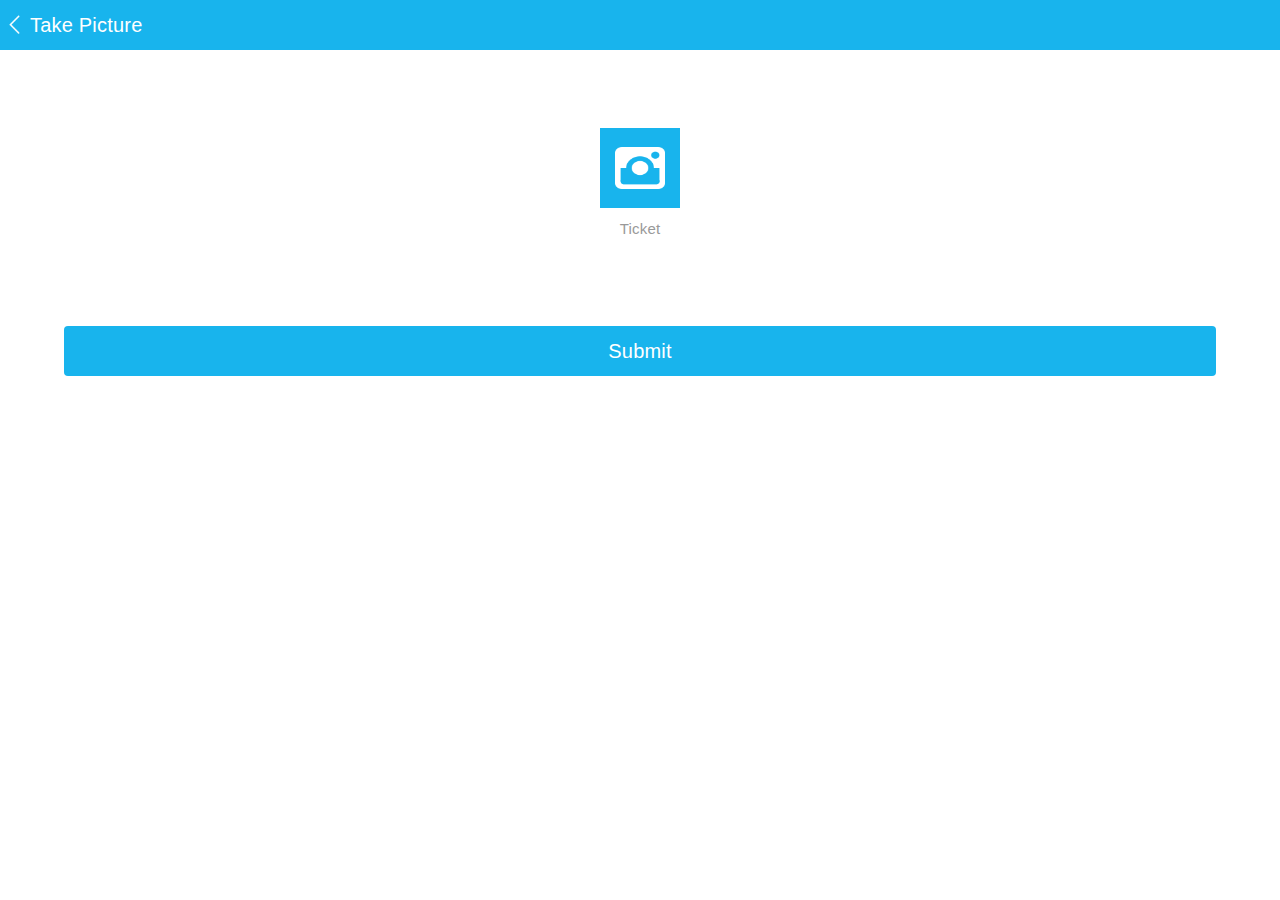
==== index.html @ a60abcb1 "mini code refactor" ====
<!doctype html>
<html>
<head>
    <meta charset="utf-8">
    <title>Hack Demo</title>
    <link href="css/style.css" rel="stylesheet" type="text/css">
    <meta http-equiv="X-UA-Compatible" content="IE=edge,chrome=1">
    <meta name="viewport" content="width=device-width, initial-scale=1.0, minimum-scale=1.0, maximum-scale=1.0, user-scalable=no, minimal-ui" />
    <meta name="apple-mobile-web-app-capable" content="yes" />
    <meta name="format-detection" content="telephone=no, email=no" />
    <!--[if IE]>
    <script src="js/html5shiv.min.js"></script>
    <![endif]-->
</head>
<body>
<header>
    <img src="images/rpw_back_n.png"/>
    <span>Take Picture</span>
    <div class="clear"></div>
</header>
<section class="logo-license">
    <div>
        <br/><br/><br/><br/><br/><br/><br/><br/>
        <div class="uploader blue" style="height: 80%;">
            <input type="text" class="filename" readonly/>
            <a class="license">
                <img id="img-1" src="images/logo_n.png"/>
            </a>
            <input id="file0" class="file-3" type="file" accept="image/*" capture="camera"/>
        </div>
        <div class="yulan">
            <img src="" id="img0" >
            <div class="enter">
                    <button class="btn-2 fl">Cancle</button>
                    <button class="btn-3 fr">Confirm</button>
                </div>
        </div>

    </div>
    <div class="clear"></div>
</section>

<br/><br/><br/><br/><br/><br/><br/><br/>
<br/><br/><br/><br/><br/><br/><br/><br/>
<br/><br/><br/><br/><br/><br/><br/><br/>
<article class="btn-1">
    <button>Submit</button>
</article>

<script src="js/jquery.min.js" type="text/javascript"></script>
<script>window.jQuery || document.write('<script src="js/jquery-2.1.1.min.js"><\/script>')</script>
<script src="js/iscroll-zoom.js"></script>
<script src="js/hammer.js"></script>
<script src="js/jquery.photoClip.js"></script>
<script>
    function direct() {
        window.location.href='result.html';
    }
    var obUrl = ''
    //document.addEventListener('touchmove', function (e) { e.preventDefault(); }, false);
    $("#clipArea").photoClip({
        width: 199,
        height: 166,
        file: "#file",
        view: "#view",
        ok: "#clipBtn",
        loadStart: function() {
            console.log("照片读取中");
        },
        loadComplete: function() {
            console.log("照片读取完成");
        },
        clipFinish: function(dataURL) {
            console.log(dataURL);
        }
    });
</script>
<script>
$(function(){
    $("#logox").click(function(){
        $(".htmleaf-container").show();
    })
        $("#clipBtn").click(function(){
            $("#logox").empty();
            $('#logox').append('<img src="' + imgsource + '" align="absmiddle" style=" width: 5rem;height: 4.16rem; margin-left: 1.5rem;margin-top: 1.92rem">');
            $(".htmleaf-container").hide();
        })
    });
</script>
<script type="text/javascript">
    $(function(){
        jQuery.divselect = function(divselectid,inputselectid) {
            var inputselect = $(inputselectid);
            $(divselectid+" small").click(function(){
                $("#divselect ul").toggle();
                $(".mask").show();
            });
            $(divselectid+" ul li a").click(function(){
                var txt = $(this).text();
                $(divselectid+" small").html(txt);
                var value = $(this).attr("selectid");
                inputselect.val(value);
                $(divselectid+" ul").hide();
                $(".mask").hide();
                $("#divselect small").css("color","#333")
            });
        };
        $.divselect("#divselect","#inputselect");
    });
</script>
<script type="text/javascript">
    $(function(){
        jQuery.divselectx = function(divselectxid,inputselectxid) {
            var inputselectx = $(inputselectxid);
            $(divselectxid+" small").click(function(){
                $("#divselectx ul").toggle();
                $(".mask").show();
            });
            $(divselectxid+" ul li a").click(function(){
                var txt = $(this).text();
                $(divselectxid+" small").html(txt);
                var value = $(this).attr("selectidx");
                inputselectx.val(value);
                $(divselectxid+" ul").hide();
                $(".mask").hide();
                $("#divselectx small").css("color","#333")
            });
        };
        $.divselectx("#divselectx","#inputselectx");
    });
</script>
<script type="text/javascript">
    $(function(){
        jQuery.divselecty = function(divselectyid,inputselectyid) {
            var inputselecty = $(inputselectyid);
            $(divselectyid+" small").click(function(){
                $("#divselecty ul").toggle();
                $(".mask").show();
            });
            $(divselectyid+" ul li a").click(function(){
                var txt = $(this).text();
                $(divselectyid+" small").html(txt);
                var value = $(this).attr("selectyid");
                inputselecty.val(value);
                $(divselectyid+" ul").hide();
                $(".mask").hide();
                $("#divselecty small").css("color","#333")
            });
        };
        $.divselecty("#divselecty","#inputselecty");
    });
</script>
<script type="text/javascript">
    $(function(){
       $(".mask").click(function(){
           $(".mask").hide();
           $(".all").hide();
       })
        $(".right input").blur(function () {
            if ($.trim($(this).val()) == '') {
                $(this).addClass("place").html();
            }
            else {
                $(this).removeClass("place");
            }
        })
    });
</script>
<script>
    $("#file0").change(function(){
        var objUrl = getObjectURL(this.files[0]) ;
         obUrl = objUrl;
        console.log("objUrl = "+objUrl) ;
        if (objUrl) {
            $("#img0").attr("src", objUrl).show();
        }
        else{
            $("#img0").hide();
        }
    }) ;
   function qd(){
       var objUrl = getObjectURL(this.files[0]) ;
       obUrl = objUrl;
       console.log("objUrl = "+objUrl) ;
       if (objUrl) {
           $("#img0").attr("src", objUrl).show();
       }
       else{
           $("#img0").hide();
       }
   }
    function getObjectURL(file) {
        var url = null ;
        if (window.createObjectURL!=undefined) { // basic
            url = window.createObjectURL(file) ;
        } else if (window.URL!=undefined) { // mozilla(firefox)
            url = window.URL.createObjectURL(file) ;
        } else if (window.webkitURL!=undefined) { // webkit or chrome
            url = window.webkitURL.createObjectURL(file) ;
        }
        return url ;
    }
</script>
<script type="text/javascript">
  var subUrl = "";
  let mediaStreamTrack=null; 

  function openMedia() {
    let constraints = {
      video: { width: 500, height: 500,'facingMode': { exact: "environment" }},
      audio: true
    };
    let video = document.getElementById('video');
    let promise = navigator.mediaDevices.getUserMedia(constraints);
    promise.then((mediaStream) => {
      video.srcObject = mediaStream;
      video.play();
    });
  }
  
  function takePhoto() {
    let video = document.getElementById('video');
    let canvas = document.getElementById('canvas');
    let ctx = canvas.getContext('2d');
    ctx.drawImage(video, 0, 0, 500, 500);
    let img = document.getElementById('canvas').toDataURL();
    document.getElementById('imgTag').src=img;
  }
  // close camera
  function closeMedia() {
    // mediaStreamTrack.stop();
    if (video.srcObject) {
        video.srcObject.getTracks().forEach(function (track) { track.stop(); });
    }
  }
$(function (){
    $(".file-3").bind('change',function(){
            subUrl = $(this).val()
            $("#img-1").attr("src", obUrl);
            $(".yulan").hide();
            $(".file-3").parents(".uploader").find(".filename").val(subUrl);
        });
    $(".file-3").each(function(){
            if($(this).val()==""){
                $(this).parents(".uploader").find(".filename").val("Ticket");
            }
        });
    $(".btn-3").click(function(){
        $("#img-1").attr("src", obUrl);
        $(".yulan").hide();
        $(".file-3").parents(".uploader").find(".filename").val(subUrl);
    })
    $(".btn-2").click(function(){
            $(".yulan").hide();
    })

    $(".btn-1").click(function(){
        direct();
    })

    $(".btn-6").click(function(){
        $("#imgTag").show();
        takePhoto()
        $("#canvas").hide();
        $("#video").hide();
        closeMedia()
    })

    
});
</script>
<script type="text/javascript">
    function setImagePreview() {
        var preview, img_txt, localImag, file_head = document.getElementById("file_head"),
                picture = file_head.value;
        if (!picture.match(/.jpg|.gif|.png|.bmp/i)) return alert("您上传的图片格式不正确，请重新选择！"),
                !1;
        if (preview = document.getElementById("preview"), file_head.files && file_head.files[0]) preview.style.display = "block",
                preview.style.width = "63px",
                preview.style.height = "63px",
                preview.src = window.navigator.userAgent.indexOf("Chrome") >= 1 || window.navigator.userAgent.indexOf("Safari") >= 1 ? window.webkitURL.createObjectURL(file_head.files[0]) : window.URL.createObjectURL(file_head.files[0]);
        else {
            file_head.select(),
                    file_head.blur(),
                    img_txt = document.selection.createRange().text,
                    localImag = document.getElementById("localImag"),
                    localImag.style.width = "63px",
                    localImag.style.height = "63px";
            try {
                localImag.style.filter = "progid:DXImageTransform.Microsoft.AlphaImageLoader(sizingMethod=scale)",
                        localImag.filters.item("DXImageTransform.Microsoft.AlphaImageLoader").src = img_txt
            } catch(f) {
                return alert("您上传的图片格式不正确，请重新选择！"),
                        !1
            }
            preview.style.display = "none",
            document.selection.empty()
        }
        return document.getElementById("DivUp").style.display = "block",
                !0
    }
</script>
</body>
</html>
---- css/style.css ----
﻿@charset "utf-8";
/* CSS Document */
/*公共部分*/

* {
    font-family: "microsoft yahei", "helvetica", "heiti SC", "droid", "sans";
    word-spacing: 0px;
    letter-spacing: .02rem;
    font-size: 62.5%;
    margin: 0;
    padding: 0;
}

body {
    /*position: relative;*/
}

.fl {
    float: left;
}

.fr {
    float: right;
}

.fc {
    float: center;
}

.clear {
    clear: both
}

.blank {
    margin-bottom: 4rem;
}

header {
    background: #18b4ed;
    width: 100%;
    height: 5rem;
    position: fixed;
    top: 0;
    left: 0;
}

header img {
    width: 3rem;
    height: 3rem;
    margin-top: 1rem;
    float: left;
    z-index: 999999999;
}

header span {
    line-height: 5rem;
    font-size: 2rem;
    color: #fff;
    float: left;
}

.half {
    width: 50%;
    float: left;
    position: relative
}

.half > a {
    position: relative;
    width: 8rem;
    display: inline-block;
    background: #18b4ed;
    height: 8rem;
    left: 50%;
    margin-left: -4rem
}

.half > a  img {
    width: 5rem;
    height: 4.16rem;
    margin-left: 1.5rem;
    margin-top: 1.92rem
}

.half > p {
    font-size: 1.5rem;
    text-align: center;
    position: relative;
    bottom: 0;
    margin-top: 1.2rem;
    color: #999;
}

.logo-license {
    margin-top: 8rem
}
.license{
    position: relative;
    width: 8rem;
    display: inline-block;
    background: #18b4ed;
    height: 8rem;
    left: 50%;
    margin-left: -4rem
}
.license >img{
    width: 5rem;
    height: 4.16rem;
    margin-left: 1.5rem;
    margin-top: 1.92rem
}
.logo {
    border-radius: 100%
}

/*图片裁剪-触屏设备*/
@import url(reset.css);
@font-face {
    font-family: 'icomoon';
    src:url('../fonts/icomoon.eot?rretjt');
    src:url('../fonts/icomoon.eot?#iefixrretjt') format('embedded-opentype'),
    url('../fonts/icomoon.woff?rretjt') format('woff'),
    url('../fonts/icomoon.ttf?rretjt') format('truetype'),
    url('../fonts/icomoon.svg?rretjt#icomoon') format('svg');
    font-weight: normal;
    font-style: normal;
}

[class^="icon-"], [class*=" icon-"] {
    font-family: 'icomoon';
    speak: none;
    font-style: normal;
    font-weight: normal;
    font-variant: normal;
    text-transform: none;
    line-height: 1;

    /* Better Font Rendering =========== */
    -webkit-font-smoothing: antialiased;
    -moz-osx-font-smoothing: grayscale;
}

/* Reset */
*,
*:after,
*:before {
    -webkit-box-sizing: border-box;
    -moz-box-sizing: border-box;
    box-sizing: border-box;
}

/* Clearfix hack by Nicolas Gallagher: http://nicolasgallagher.com/micro-clearfix-hack/ */
.clearfix:before,
.clearfix:after {
    content: " ";
    display: table;
}

.clearfix:after {
    clear: both;
}
.htmleaf-container{
    margin: 0 auto;
    text-align: center;
    overflow: hidden;
    width: 100%;
    height: 100%;
    position: fixed;
    top: 0;
    background: #000;
    display: none;
    z-index: 9999999;
}
.htmleaf-content {
    font-size: 150%;
    padding: 1em 0;
}

.htmleaf-content h2 {
    margin: 0 0 2em;
    opacity: 0.1;
}

.htmleaf-content p {
    margin: 1em 0;
    padding: 5em 0 0 0;
    font-size: 0.65em;
}
.bgcolor-1 { background: #f0efee; }
.bgcolor-2 { background: #f9f9f9; }
.bgcolor-3 { background: #e8e8e8; }/*light grey*/
.bgcolor-4 { background: #2f3238; color: #fff; }/*Dark grey*/
.bgcolor-5 { background: #df6659; color: #521e18; }/*pink1*/
.bgcolor-6 { background: #2fa8ec; }/*sky blue*/
.bgcolor-7 { background: #d0d6d6; }/*White tea*/
.bgcolor-8 { background: #3d4444; color: #fff; }/*Dark grey2*/
.bgcolor-9 { background: #ef3f52; color: #fff;}/*pink2*/
.bgcolor-10{ background: #64448f; color: #fff;}/*Violet*/
.bgcolor-11{ background: #3755ad; color: #fff;}/*dark blue*/
.bgcolor-12{ background: #3498DB; color: #fff;}/*light blue*/
.bgcolor-20{ background: #494A5F;color: #D5D6E2;}
/* Header */
.htmleaf-header{
    padding: 1em 190px 1em;
    letter-spacing: -1px;
    text-align: center;
    background: #66677c;
}
.htmleaf-header h1 {
    color: #D5D6E2;
    font-weight: 600;
    font-size: 2em;
    line-height: 1;
    margin-bottom: 0;
    font-family: "Microsoft YaHei","宋体","Segoe UI", "Lucida Grande", Helvetica, Arial,sans-serif, FreeSans, Arimo;
}
.htmleaf-header h1 span {
    font-family: "Microsoft YaHei","宋体","Segoe UI", "Lucida Grande", Helvetica, Arial,sans-serif, FreeSans, Arimo;
    display: block;
    font-size: 60%;
    font-weight: 400;
    padding: 0.8em 0 0.5em 0;
    color: #c3c8cd;
}
/*nav*/
.htmleaf-demo a{color: #1d7db1;text-decoration: none;}
.htmleaf-demo{width: 100%;padding-bottom: 1.2em;}
.htmleaf-demo a{display: inline-block;margin: 0.5em;padding: 0.6em 1em;border: 3px solid #1d7db1;font-weight: 700;}
.htmleaf-demo a:hover{opacity: 0.6;}
.htmleaf-demo a.current{background:#1d7db1;color: #fff; }
/* Top Navigation Style */
.htmleaf-links {
    position: relative;
    display: inline-block;
    white-space: nowrap;
    font-size: 1.5em;
    text-align: center;
}

.htmleaf-links::after {
    position: absolute;
    top: 0;
    left: 50%;
    margin-left: -1px;
    width: 2px;
    height: 100%;
    background: #dbdbdb;
    content: '';
    -webkit-transform: rotate3d(0,0,1,22.5deg);
    transform: rotate3d(0,0,1,22.5deg);
}

.htmleaf-icon {
    display: inline-block;
    margin: 0.5em;
    padding: 0em 0;
    width: 1.5em;
    text-decoration: none;
}

.htmleaf-icon span {
    display: none;
}

.htmleaf-icon:before {
    margin: 0 5px;
    text-transform: none;
    font-weight: normal;
    font-style: normal;
    font-variant: normal;
    font-family: 'icomoon';
    line-height: 1;
    speak: none;
    -webkit-font-smoothing: antialiased;
}
/* footer */
.htmleaf-footer{width: 100%;padding-top: 10px;}
.htmleaf-small{font-size: 0.8em;}
.center{text-align: center;}

.related {
    color: #fff;
    background: #494A5F;
    text-align: center;
    font-size: 1.25em;
    padding: 0.5em 0;
    overflow: hidden;
}

.related > a {
    vertical-align: top;
    width: calc(100% - 20px);
    max-width: 340px;
    display: inline-block;
    text-align: center;
    margin: 20px 10px;
    padding: 25px;
    font-family: "Microsoft YaHei","宋体","Segoe UI", "Lucida Grande", Helvetica, Arial,sans-serif, FreeSans, Arimo;
}
.related a {
    display: inline-block;
    text-align: left;
    margin: 20px auto;
    padding: 10px 20px;
    opacity: 0.8;
    -webkit-transition: opacity 0.3s;
    transition: opacity 0.3s;
    -webkit-backface-visibility: hidden;
}

.related a:hover,
.related a:active {
    opacity: 1;
}

.related a img {
    max-width: 100%;
    opacity: 0.8;
    border-radius: 4px;
}
.related a:hover img,
.related a:active img {
    opacity: 1;
}
.related h3{font-family: "Microsoft YaHei", sans-serif;}
.related a h3 {
    font-weight: 300;
    margin-top: 0.15em;
    color: #fff;
}
/* icomoon */
.icon-htmleaf-home-outline:before {
    content: "\e5000";
}

.icon-htmleaf-arrow-forward-outline:before {
    content: "\e5001";
}

@media screen and (max-width: 50em) {
    .htmleaf-header {
        padding: 3em 10% 4em;
    }
    .htmleaf-header h1 {
        font-size:2em;
    }
}


@media screen and (max-width: 40em) {
    .htmleaf-header h1 {
        font-size: 1.5em;
    }
}

@media screen and (max-width: 30em) {
    .htmleaf-header h1 {
        font-size:1.2em;
    }
}
article, aside, details, figcaption, figure, footer, header, hgroup, main, nav, section, summary {
    display: block;
}

audio, canvas, video {
    display: inline-block;
}

audio:not([controls]) {
    display: none;
    height: 0;
}

[hidden] {
    display: none;
}

html {
    font-family: sans-serif;
    -ms-text-size-adjust: 100%;
    -webkit-text-size-adjust: 100%;
}

body {
    margin: 0;
}

a:focus {
    outline: thin dotted;
}

a:active, a:hover {
    outline: 0;
}

h1 {
    font-size: 2em;
    margin: 0.67em 0;
}

abbr[title] {
    border-bottom: 1px dotted;
}

b, strong {
    font-weight: bold;
}

dfn {
    font-style: italic;
}

hr {
    -moz-box-sizing: content-box;
    box-sizing: content-box;
    height: 0;
}

mark {
    background: #ff0;
    color: #000;
}

code, kbd, pre, samp {
    font-family: monospace, serif;
    font-size: 1em;
}

pre {
    white-space: pre-wrap;
}

q {
    quotes: "\201C" "\201D" "\2018" "\2019";
}

small {
    font-size: 80%;
}

sub, sup {
    font-size: 75%;
    line-height: 0;
    position: relative;
    vertical-align: baseline;
}

sup {
    top: -0.5em;
}

sub {
    bottom: -0.25em;
}

img {
    border: 0;
}

svg:not(:root) {
    overflow: hidden;
}

figure {
    margin: 0;
}

fieldset {
    border: 1px solid #c0c0c0;
    margin: 0 2px;
    padding: 0.35em 0.625em 0.75em;
}

legend {
    border: 0;
    padding: 0;
}

button, input, select, textarea {
    font-family: inherit;
    font-size: 100%;
    margin: 0;
}

button, input {
    line-height: normal;
}

button, select {
    text-transform: none;
}

button, html input[type="button"], input[type="reset"], input[type="submit"] {
    -webkit-appearance: button;
    cursor: pointer;
}

button[disabled], html input[disabled] {
    cursor: default;
}

input[type="checkbox"], input[type="radio"] {
    box-sizing: border-box;
    padding: 0;
}

input[type="search"] {
    -webkit-appearance: textfield;
    -moz-box-sizing: content-box;
    -webkit-box-sizing: content-box;
    box-sizing: content-box;
}

input[type="search"]::-webkit-search-cancel-button, input[type="search"]::-webkit-search-decoration {
    -webkit-appearance: none;
}

button::-moz-focus-inner, input::-moz-focus-inner {
    border: 0;
    padding: 0;
}

textarea {
    overflow: auto;
    vertical-align: top;
}

table {
    border-collapse: collapse;
    border-spacing: 0;
}

#clipArea {
    height: 90%;
}


/*上传图标*/
#file{
    float: left;
    height: 100%;
}
#clipBtn{
    float: right;
    height: 100%;
    width: 8rem;
    background: #18b4ed;
    border: 0;
    outline: none;
    color: #fff;
    font-size: 2rem;
    z-index: 999;
}
.foot-use{
    background: #fff;
    height: 10%;
    width: 100%;
position: relative;
}


.uploader {
    position: absolute;
width: 54%;
    height: 8rem;
    left: 23%;
    cursor: default;
    height: 100%;
    float: left;
}
.uploader1 {
    position: absolute;
    width: 50%;
    height: 8rem;
    cursor: default;
    height: 100%;
    float: left;
}
.filename {
    position: absolute;
    outline: 0 none;
    line-height: 1.5rem;
    font-size: 1.5rem;
    color: #999;
    width: 100%;
    margin: 0;
    overflow: hidden;
    cursor: default;
    text-overflow: ellipsis;
    white-space: nowrap;
    border: 0;
    top: 9.2rem;
    text-align: center;

}

.button {
    float: left;
    height: 100%;
    display: inline-block;
    outline: 0 none;
    margin: 0;
    cursor: pointer;
    border: 0;
    width: 8rem;
    font-size: 2rem;
}

.uploader input[type=file] {
    position: absolute;
    top: 0;
    right: 0;
    bottom: 0;
    border: 0;
    padding: 0;
    margin: 0;
    height:8rem;
    width: 100%;
    cursor: pointer;
   border: solid 1px #ddd;
    opacity: 0;
}
.uploader1 input[type=file] {
    position: absolute;
    top: 0;
    left: 0;
    bottom: 0;
    border: 0;
    padding: 0;
    margin: 0;
    height:8rem;
    width: 50%;
    cursor: pointer;
    border: solid 1px #ddd;
    opacity: 0;
}
input[type=button]::-moz-focus-inner {
    padding: 0;
    border: 0 none;
    -moz-box-sizing: content-box;
}

input[type=button]::-webkit-focus-inner {
    padding: 0;
    border: 0 none;
    -webkit-box-sizing: content-box;
}

input[type=text]::-moz-focus-inner {
    padding: 0;
    border: 0 none;
    -moz-box-sizing: content-box;
}

input[type=text]::-webkit-focus-inner {
    padding: 0;
    border: 0 none;
    -webkit-box-sizing: content-box;
}

.blue .button {
    color: #fff;
    background: #18b4ed;
    height: 100%;

}
.info{
    margin-top: 4rem;
    border-top: solid 1px #ddd;
}
.info ul li{list-style-type: none;padding: 1.5rem 0 ;border-bottom: solid 1px #eee;width: 98%;margin: auto}
.info ul li .left{width: 25%;float: left;position: relative;text-align: right;font-size: 1.5rem;color: #999}
.info ul li .right{width: 72%;float: right;position: relative;text-align: left;font-size: 1.5rem}
.info ul li .right input{outline: none;border:0}
.btn-1{margin-top: 3rem;margin-bottom: 2rem;text-align: center}
.btn-1 button{width: 90%;outline: none;border: none;background: #18b4ed;color: #fff;height: 5rem;display: inline-block;border-radius: 0.4rem;font-size: 2rem}
/*所属行业*/
#divselect,#divselectx,#divselecty{
    width: 100%;
    position: relative;
}
#divselect small,#divselectx small,#divselecty small{
    font-size: 1.5rem;
    color: #999;
    width: 100%;
display: block;
}
#divselect .all,#divselectx .all,#divselecty .all{
    display: none;
    width: 80%;
    max-height: 80%;
    position: fixed;
    top: 10%;
    left: 10%;
    overflow: auto;
    border: solid 1px #ddd;
    background: #fff;
    opacity: 0.9;
    box-shadow: 0px 1px 1px #999;
    z-index: 99999;
    border-radius: 0.5rem;
}
#divselect .all li,#divselectx .all li,#divselecty .all li{
text-indent: 1rem;
    line-height: 5rem;
    padding: 0;

}
#divselect .all li a,#divselectx .all li a,#divselecty .all li a{
    text-decoration: none;
    color: #666;
    font-size: 1.5rem;
    display: block;
}
.mask{
    width: 100%;
    height: 100%;
    position: fixed;
    background: #000;
    opacity: 0.6;
    z-index: 9999;
    top: 0;
    left: 0;
    display: none;
}
.second{
    margin-top: 1rem;
    border-top: solid 1px #eee;
    padding-top: 1rem;
}
.place::-webkit-input-placeholder {
    color: #f00;
}
.yulan{
    position: fixed;
    width: 100%;
    height: 100%;
    display: none;
    top: 0;
    left: 0;
    text-align: center;
    line-height: 100%;
    background: #000;
    z-index: 99999999;

}
.yulan #img0{
    display: inline-block;
    max-width: 90%;
    line-height: 100%;
    max-height: 90%;
    top: 40%; left: 50%;
    -webkit-transform: translate(-50%, -40%);
    position: absolute;
}
.enter{
    position: absolute;
    height: 10%;
    bottom: 0;
    left: 0;
    width: 100%;
    background: #fff;

}
.enter .btn-2,.enter .btn-3 {
    border: 0;
    outline: none;
    background: #18b4ed;
    color: #fff;
    height: 100%;
    width: 8rem;
    font-size: 2rem;
}

.btn-6 {
    border: 0;
    outline: none;
    background: #18b4ed;
    color: #fff;
    height: 100%;
    width: 8rem;
    font-size: 2rem;
}

.success{
    margin: auto;
    width: 100%;
    text-align: center;
    top: 0;
    left: 0;
    position: absolute;
}
.install>p{
    font-size: 1.7rem;
    color: #999;
    padding: 0 3rem;
    line-height: 2rem;
    position: absolute;
    bottom: 10rem;
/*    text-align: center;*/
}
.install button{
    width: 90%;
    left: 5%;
    position: absolute;
    bottom: 3rem;
    height: 5rem;
    background: #18b4ed;
    border: 0;
    outline: none;
    cursor: default;
    color: #fff;
    font-size: 2rem;
    border-radius: 0.5rem;
}
.yeah{
    position: relative;
    margin-top: 5rem;
    text-align: center;
    top: 5rem;
}
.yeah>img{
    width: 8rem;
    height: 8rem;
    padding: 1rem;
    border-radius: 100%;
    background: #18b4ed;
    margin:1rem auto;
    display: inline-block;
}
.yeah>p{
    font-size: 2rem;
    color: #18b4ed;
    padding: 0 3rem;
    line-height: 3rem;
    text-align: center;
}
header .close{
    width: 2rem;
    height: 2rem;
    margin-top: 1.5rem;
    margin-left: 1rem;
}
.mybonus{
    background: #fff;
    margin-top: 5rem;
}
.mybonus li{
    padding:0 1rem;
    border-bottom: solid 1px #eee;
}
.mybonus li .left{
    float: left;
}
.mybonus li .right{
    float: right;
    text-align: right;
}
.mybonus li .left h3{
color: #333;
    font-size: 1.8rem;
    max-width: 12.1em;
    white-space: nowrap;
    overflow: hidden;
}
.mybonus li p{
    font-size: 1.8rem;
    color: #999;
    margin-top: 0.5rem;
    margin-bottom: 0.7rem;
}
.mybonus li .right h3{
    color: #ff5500;
    font-size: 1.8rem;
}
.scanmybonus{
    z-index: 99999999999999;
    position: absolute;
    top: 0;
    right: 0;
    height: 5rem;
}
.scanmybonus img{
    height: 3rem;
    margin-top: 1rem;
}
article .bg{
    width: 100%;
    height: 100%;
    position: fixed;
    top: 5rem;
    left: 0;
    z-index: -1;
    opacity: 0.7;
}
.sel-main{
    position: fixed;
    width: 80%;
    height: 50%;
    background: #fff;
    left: 10%;
    top: 25%;
    border-radius: 0.8rem;
}
.self-help,.invitation{
    width: 90%;
    height: 40%;
    background: #eee;
    left: 5%;
    position: absolute;
    border-radius: 0.6rem;
}
.self-help{
    top: 2rem;
}
.invitation{
    bottom: 2rem;
}
.self-help .icon,.invitation .icon{
    height: 60%;
    float: left;
    top:20%;
    position: relative;
    left: 1rem;
}
.self-help .main,.invitation .main{
    display: inline-block;
    float: left;
    position: relative;
    left: 2rem;
}
.self-help .main h2,.invitation .main h2{
    font-size: 1.8rem;
    margin-top: 2.8rem;
    color: #242424;
}
.self-help .main p,.invitation .main p{
    font-size: 1.3rem;
    margin-top: 0.5rem;
    color: #999;
}
.self-help .main p a,.invitation .main p a{
    font-size: 1.3rem;
    color: #eb9e19;
}
.self-help .sel,.invitation .sel{
    height: 2rem;
    position: absolute;
    top: 50%;
    margin-top: -1rem;
    right:1rem;
}
@media screen and (max-width: 414px) and (min-width: 376px) {
    .mybonus li .left h3{
        color: #333;
        font-size: 1.8rem;
        max-width: 20em;
        white-space: nowrap;
        overflow: hidden;
    }
    .self-help .main,.invitation .main{
        display: inline-block;
        float: left;
        position: relative;
        left: 3rem;
    }
    .self-help .main h2,.invitation .main h2{
        font-size: 2.1rem;
        margin-top: 3.5rem;
        color: #242424;
    }
    .self-help .main p,.invitation .main p{
        font-size: 1.55rem;
        margin-top: 0.5rem;
        color: #999;
    }
    .self-help .main p a,.invitation .main p a{
        font-size: 1.55rem;
        color: #eb9e19;
    }
}
@media screen and (max-width: 375px) and (min-width: 321px) {
    .self-help .main h2,.invitation .main h2{
        font-size: 1.8rem;
        margin-top: 3.5rem;
        color: #242424;
    }
    .self-help .main,.invitation .main{
        display: inline-block;
        float: left;
        position: relative;
        left: 3rem;
    }
    .mybonus li .left h3{
        color: #333;
        font-size: 1.8rem;
        max-width: 14em;
        white-space: nowrap;
        overflow: hidden;
    }
    .self-help .main p,.invitation .main p{
        font-size: 1.3rem;
        margin-top: 0.5rem;
        color: #999;
    }
    .self-help .main p a,.invitation .main p a{
        font-size: 1.3rem;
        color: #eb9e19;
    }
}
@media screen and (max-width: 320px){
    .self-help .main h2,.invitation .main h2{
        font-size: 1.8rem;
        margin-top: 2.5rem;
        color: #242424;
    }
    .self-help .main p,.invitation .main p{
        font-size: 1.3rem;
        margin-top: 0.5rem;
        color: #999;
    }
    .self-help .main p a,.invitation .main p a{
        font-size: 1.3rem;
        color: #eb9e19;
    }
}
header .scanbonus{
    width: 40%;
    height: 5rem;
    background: #18b4ed;
    position: fixed;
    line-height: 5rem;
    color: #fff;
    font-size: 1.5rem;
    text-indent: 1rem;
    top: 5rem;
    right: 1rem;
    display: none;
}
.invit{
   position: absolute;
    width: 100%;
    top: 5rem;
}
.invit h1{
    font-size: 6rem;
    color: #18b4ed;
    text-align: center;
    line-height: 4rem;
}
.invit p{
    text-align: center;
    color: #18b4ed;
    font-size: 2.2rem;
    margin-top: -2rem;
}
.make-money .make{
    position: absolute;
    width: 50%;
    left: 25%;
    top: 22rem;
}
.make-money .make .font-1{
color: #ff5500;
    font-size: 2.2rem;
    position: absolute;
    top: 2.2rem;
}
.make-money .make .font-2{
    color: #ff5500;
    font-size: 11rem;
    position: absolute;
    left: 2.2rem;
}
.make-money .make .font-3{
    color: #ff5500;
    font-size: 2.2rem;
    position: absolute;
    left: 13.9rem;
    top: 9rem;
    top: 7.5rem;
}
.make-money img{
     width: 80%;
    left: 10%;
    position: absolute;
    top: 18rem;
    z-index: -11;
}
.btn-4{
    border: 0;
    width: 90%;
    height: 5rem;
    color: #fff;
    font-size: 2rem;
    background: #18b4ed;
    left: 5%;
    position: fixed;
    outline: none;
    cursor: default;
    border-radius: 0.5rem;
    bottom: 5rem;
}
.btn-5{
    border: 0;
    width: 90%;
    height: 5rem;
    color: #fff;
    font-size: 2rem;
    background: #18b4ed;
    left: 5%;
    position: fixed;
    outline: none;
    cursor: default;
    border-radius: 0.5rem;
    bottom: 3rem;
}
.scan-a{
    position: fixed;
    width: 90%;
    left: 5%;
    bottom: 1.5rem;
    font-size: 1.5rem;
    color: #999;
    text-align: center;
    height: 3rem;
    line-height: 3rem;
}
.qrcode{
    position: absolute;
    width: 90%;
    left: 5%;
    top: 7rem;
    background: #fff;
    border-radius: .5rem;
}
.qrcode h2{
    font-size: 1.5rem;
    text-align: center;
    margin-top: 2rem;
    color: #999;
    font-weight: normal;
}
.qrcode p{
    text-align: center;
    margin-top: 1rem;
    font-size: 1.2rem;
    color: #999;
}
.qrcode img{
    position: relative;
    width: 54%;
    left: 23%;
    margin-top: 2rem;
    margin-bottom: 3rem;
}
.share{
    position: absolute;
    text-align: center;
    bottom: 9rem;
    width: 100%;
    font-size: 1.5rem;
    color: #999;
}
.share a{
    font-size: 1.5rem;
    color: #ff5500;
}
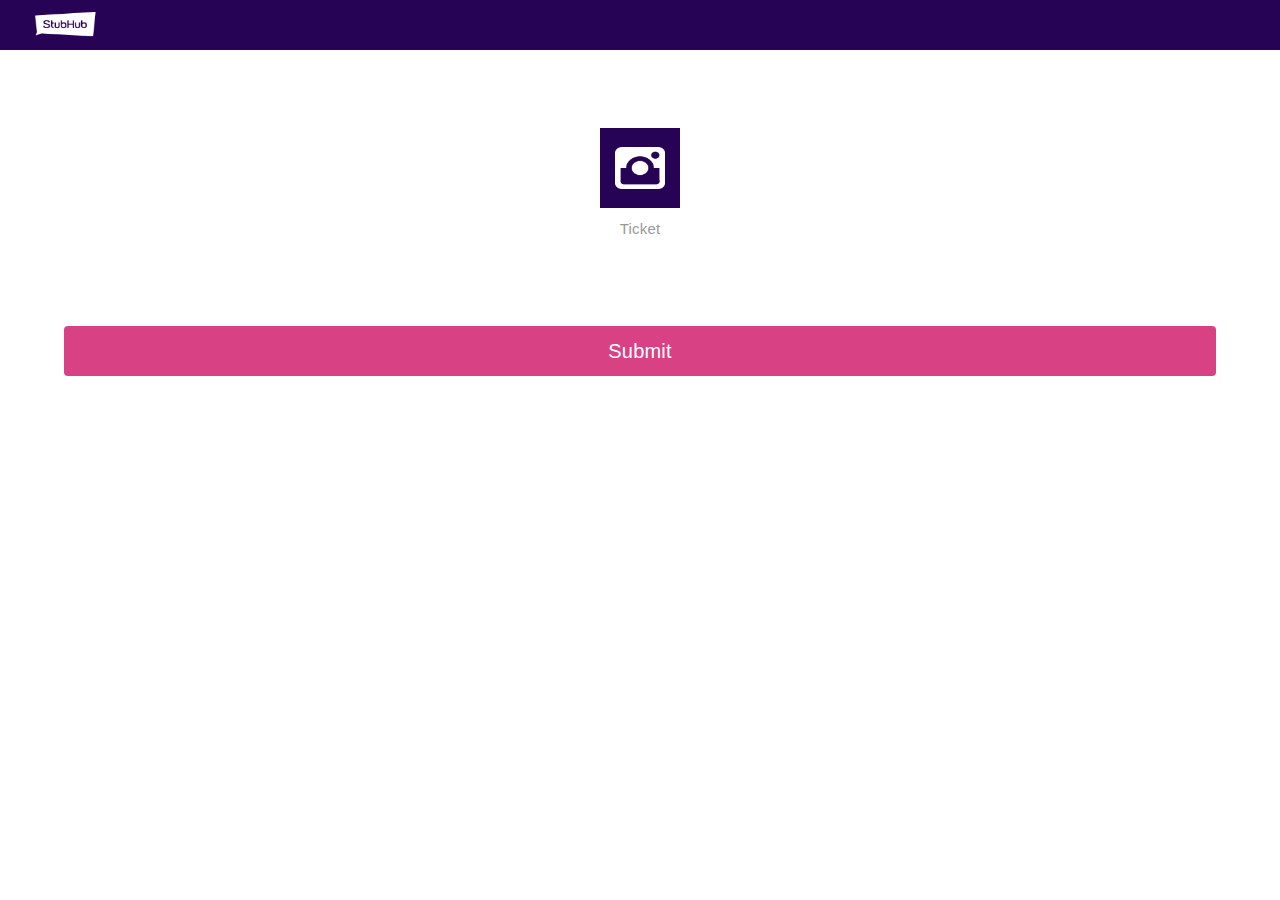
==== commit fa394f19: "mini code refactor" ====
--- a/index.html
+++ b/index.html
@@ -14,8 +14,7 @@
 </head>
 <body>
 <header>
-    <img src="images/rpw_back_n.png"/>
-    <span>Take Picture</span>
+    <img src="images/logo.png"/>
     <div class="clear"></div>
 </header>
 <section class="logo-license">
@@ -26,7 +25,9 @@
             <a class="license">
                 <img id="img-1" src="images/logo_n.png"/>
             </a>
-            <input id="file0" class="file-3" type="file" accept="image/*" capture="camera"/>
+            <form enctype="multipart/form-data" id="uploadForm">
+                <input id="file0" class="file-3" name="file" type="file" accept="image/*" capture="camera"/>
+            </form>
         </div>
         <div class="yulan">
             <img src="" id="img0" >
@@ -53,8 +54,76 @@
 <script src="js/hammer.js"></script>
 <script src="js/jquery.photoClip.js"></script>
 <script>
-    function direct() {
-        window.location.href='result.html';
+
+function upload(){
+    if($('#file0').val() == ''){
+        alert("请先输入照片!");
+    }else{
+        let form = document.getElementById('uploadForm')
+        let formData = new FormData(form) 
+        formData.append("name","lisi");
+
+        for (var key of formData.entries()) {
+            console.log(key[0] + ', ' + key[1]);
+        }
+        $.ajax({
+        url: 'https://hack2019-uoltrlruwa-uc.a.run.app/ocr',
+        cache: false,
+        contentType: false,
+        processData: false,
+        data: formData,
+        type: 'POST',
+        headers: {
+                 "Authorization":"Bearer eyJhbGciOiJSUzI1NiIsInR5cCI6IkpXVCJ9.[base64].[base64]",
+            },
+        success: function(response) {
+            console.log(response);
+            console.log(response['auto_pricing']);
+            var eventId = '103770834';
+            var section = response['section'];
+            var row = response['row'];
+            var seat = response['seat'];
+            var auto_pricing = response['auto_pricing'];
+            direct(eventId,section,row,seat,auto_pricing);
+        },
+        error: function(error) {
+            console.log(error);
+        }
+    });
+
+    //     $.ajax({
+    //         url: 'http://localhost:8080/featurestore/management/install',
+    //         data: formData,
+    //         type: "POST",
+    //         enctype: 'multipart/form-data',
+    //         headers: {
+    //             "Authorization":"Bearer eyJhbGciOiJSUzI1NiIsInR5cCI6IkpXVCJ9.[base64].[base64]",
+    //             "content-type": "multipart/form-data;boundary=----WebKitFormBoundary7MA4YWxkTrZu0gW"
+    //         },
+    //         async: false,
+    //         cache: false,
+    //         timeout: 600000,
+    //         processData: false,
+    //         success: function(data) {
+    //             //成功
+    //             alert("done..............")
+    //         },
+    //         error: function() {
+    //             //失败
+    //             alert("fail.................")
+    //         }
+    //   })
+    }
+}
+
+function direct(eventId,section,row,seat,auto_pricing) {
+        // var eventId = '103770834';
+        // var section = 115;
+        // var row = 'M';
+        // var seat = '2';
+        // var auto_pricing = 115;
+        window.location.href='result.html?eventId=' + eventId + '&section=' + section
+        + "&row=" + row + "&seat=" + seat + "&auto_pricing=" + auto_pricing;
     }
     var obUrl = ''
     //document.addEventListener('touchmove', function (e) { e.preventDefault(); }, false);
@@ -255,7 +324,8 @@
     })
 
     $(".btn-1").click(function(){
-        direct();
+        upload();
+        // direct();
     })
 
     $(".btn-6").click(function(){
--- a/css/style.css
+++ b/css/style.css
@@ -36,7 +36,7 @@
 }
 
 header {
-    background: #18b4ed;
+    background: #260354;
     width: 100%;
     height: 5rem;
     position: fixed;
@@ -45,9 +45,10 @@
 }
 
 header img {
-    width: 3rem;
+    width: 7rem;
     height: 3rem;
     margin-top: 1rem;
+    margin-left: 3rem;
     float: left;
     z-index: 999999999;
 }
@@ -98,7 +99,7 @@
     position: relative;
     width: 8rem;
     display: inline-block;
-    background: #18b4ed;
+    background: #260354;
     height: 8rem;
     left: 50%;
     margin-left: -4rem
@@ -673,7 +674,7 @@
 .info ul li .right{width: 72%;float: right;position: relative;text-align: left;font-size: 1.5rem}
 .info ul li .right input{outline: none;border:0}
 .btn-1{margin-top: 3rem;margin-bottom: 2rem;text-align: center}
-.btn-1 button{width: 90%;outline: none;border: none;background: #18b4ed;color: #fff;height: 5rem;display: inline-block;border-radius: 0.4rem;font-size: 2rem}
+.btn-1 button{width: 90%;outline: none;border: none;background: #D94185;color: #fff;height: 5rem;display: inline-block;border-radius: 0.4rem;font-size: 2rem}
 /*所属行业*/
 #divselect,#divselectx,#divselecty{
     width: 100%;
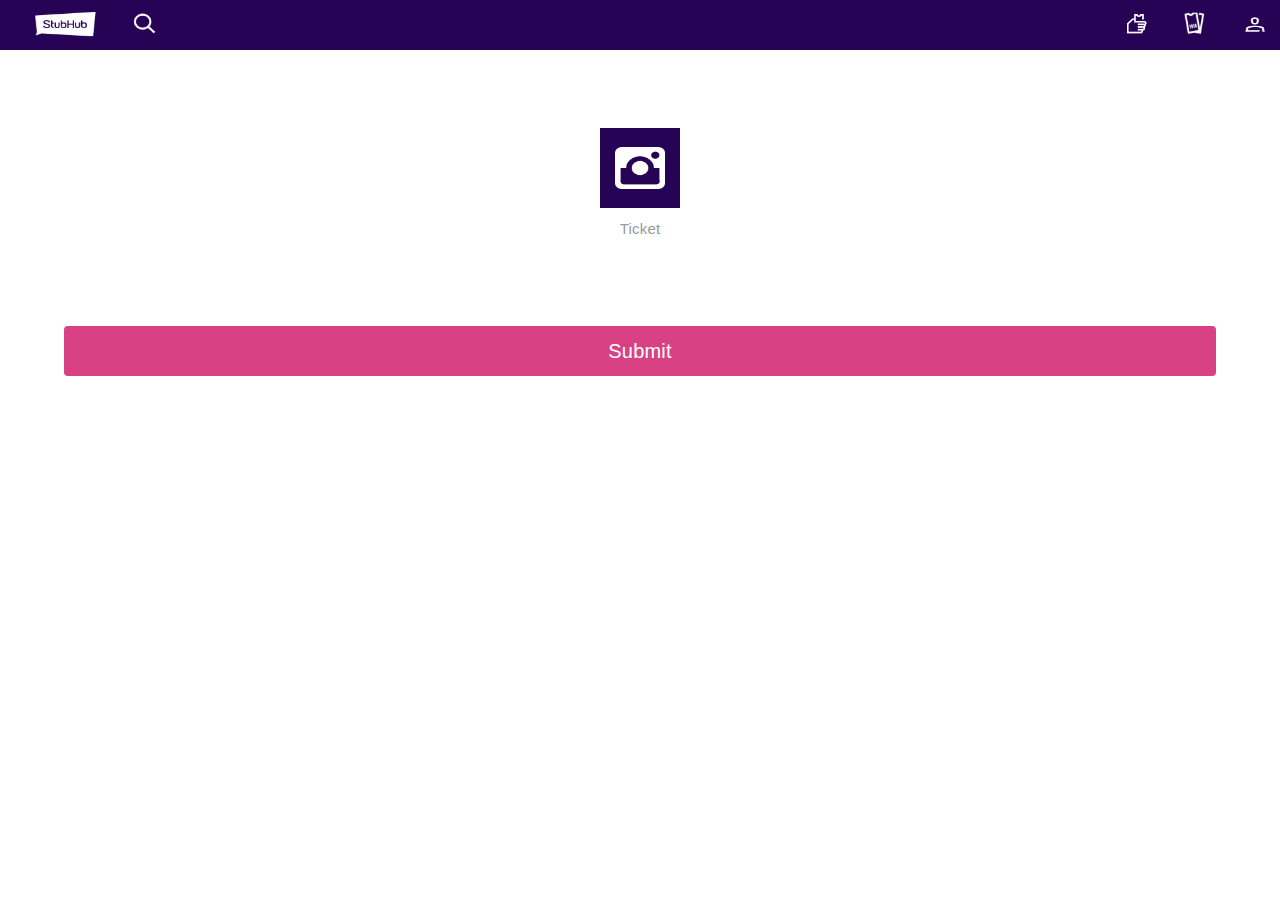
==== commit 32051375: "mini code refactor" ====
--- a/index.html
+++ b/index.html
@@ -14,7 +14,13 @@
 </head>
 <body>
 <header>
-    <img src="images/logo.png"/>
+    <img src="images/logo.png" style="width: 7rem;" id="home"/>
+    <img src="images/search.png"/>
+    
+    <img src="images/person.png" style="float: right; margin-right: 1rem;"/>
+    <img src="images/doing.png" style="float: right;"/>
+    <img src="images/sell.png" style="float: right;"/>
+
     <div class="clear"></div>
 </header>
 <section class="logo-license">
@@ -57,7 +63,7 @@
 
 function upload(){
     if($('#file0').val() == ''){
-        alert("请先输入照片!");
+        alert("please choice picture!");
     }else{
         let form = document.getElementById('uploadForm')
         let formData = new FormData(form) 
@@ -90,43 +96,14 @@
             console.log(error);
         }
     });
-
-    //     $.ajax({
-    //         url: 'http://localhost:8080/featurestore/management/install',
-    //         data: formData,
-    //         type: "POST",
-    //         enctype: 'multipart/form-data',
-    //         headers: {
-    //             "Authorization":"Bearer eyJhbGciOiJSUzI1NiIsInR5cCI6IkpXVCJ9.[base64].[base64]",
-    //             "content-type": "multipart/form-data;boundary=----WebKitFormBoundary7MA4YWxkTrZu0gW"
-    //         },
-    //         async: false,
-    //         cache: false,
-    //         timeout: 600000,
-    //         processData: false,
-    //         success: function(data) {
-    //             //成功
-    //             alert("done..............")
-    //         },
-    //         error: function() {
-    //             //失败
-    //             alert("fail.................")
-    //         }
-    //   })
     }
 }
 
 function direct(eventId,section,row,seat,auto_pricing) {
-        // var eventId = '103770834';
-        // var section = 115;
-        // var row = 'M';
-        // var seat = '2';
-        // var auto_pricing = 115;
         window.location.href='result.html?eventId=' + eventId + '&section=' + section
         + "&row=" + row + "&seat=" + seat + "&auto_pricing=" + auto_pricing;
     }
     var obUrl = ''
-    //document.addEventListener('touchmove', function (e) { e.preventDefault(); }, false);
     $("#clipArea").photoClip({
         width: 199,
         height: 166,
@@ -134,10 +111,10 @@
         view: "#view",
         ok: "#clipBtn",
         loadStart: function() {
-            console.log("照片读取中");
+            console.log("reading picture");
         },
         loadComplete: function() {
-            console.log("照片读取完成");
+            console.log("reading finished");
         },
         clipFinish: function(dataURL) {
             console.log(dataURL);
@@ -146,6 +123,10 @@
 </script>
 <script>
 $(function(){
+    $("#home").click(function(){
+        window.location.href='home.html';
+    });
+
     $("#logox").click(function(){
         $(".htmleaf-container").show();
     })
@@ -343,7 +324,7 @@
     function setImagePreview() {
         var preview, img_txt, localImag, file_head = document.getElementById("file_head"),
                 picture = file_head.value;
-        if (!picture.match(/.jpg|.gif|.png|.bmp/i)) return alert("您上传的图片格式不正确，请重新选择！"),
+        if (!picture.match(/.jpg|.gif|.png|.bmp/i)) return alert("picture format not right"),
                 !1;
         if (preview = document.getElementById("preview"), file_head.files && file_head.files[0]) preview.style.display = "block",
                 preview.style.width = "63px",
@@ -360,7 +341,7 @@
                 localImag.style.filter = "progid:DXImageTransform.Microsoft.AlphaImageLoader(sizingMethod=scale)",
                         localImag.filters.item("DXImageTransform.Microsoft.AlphaImageLoader").src = img_txt
             } catch(f) {
-                return alert("您上传的图片格式不正确，请重新选择！"),
+                return alert("picture format error,pls try again"),
                         !1
             }
             preview.style.display = "none",
--- a/css/style.css
+++ b/css/style.css
@@ -45,7 +45,7 @@
 }
 
 header img {
-    width: 7rem;
+    width: 3rem;
     height: 3rem;
     margin-top: 1rem;
     margin-left: 3rem;
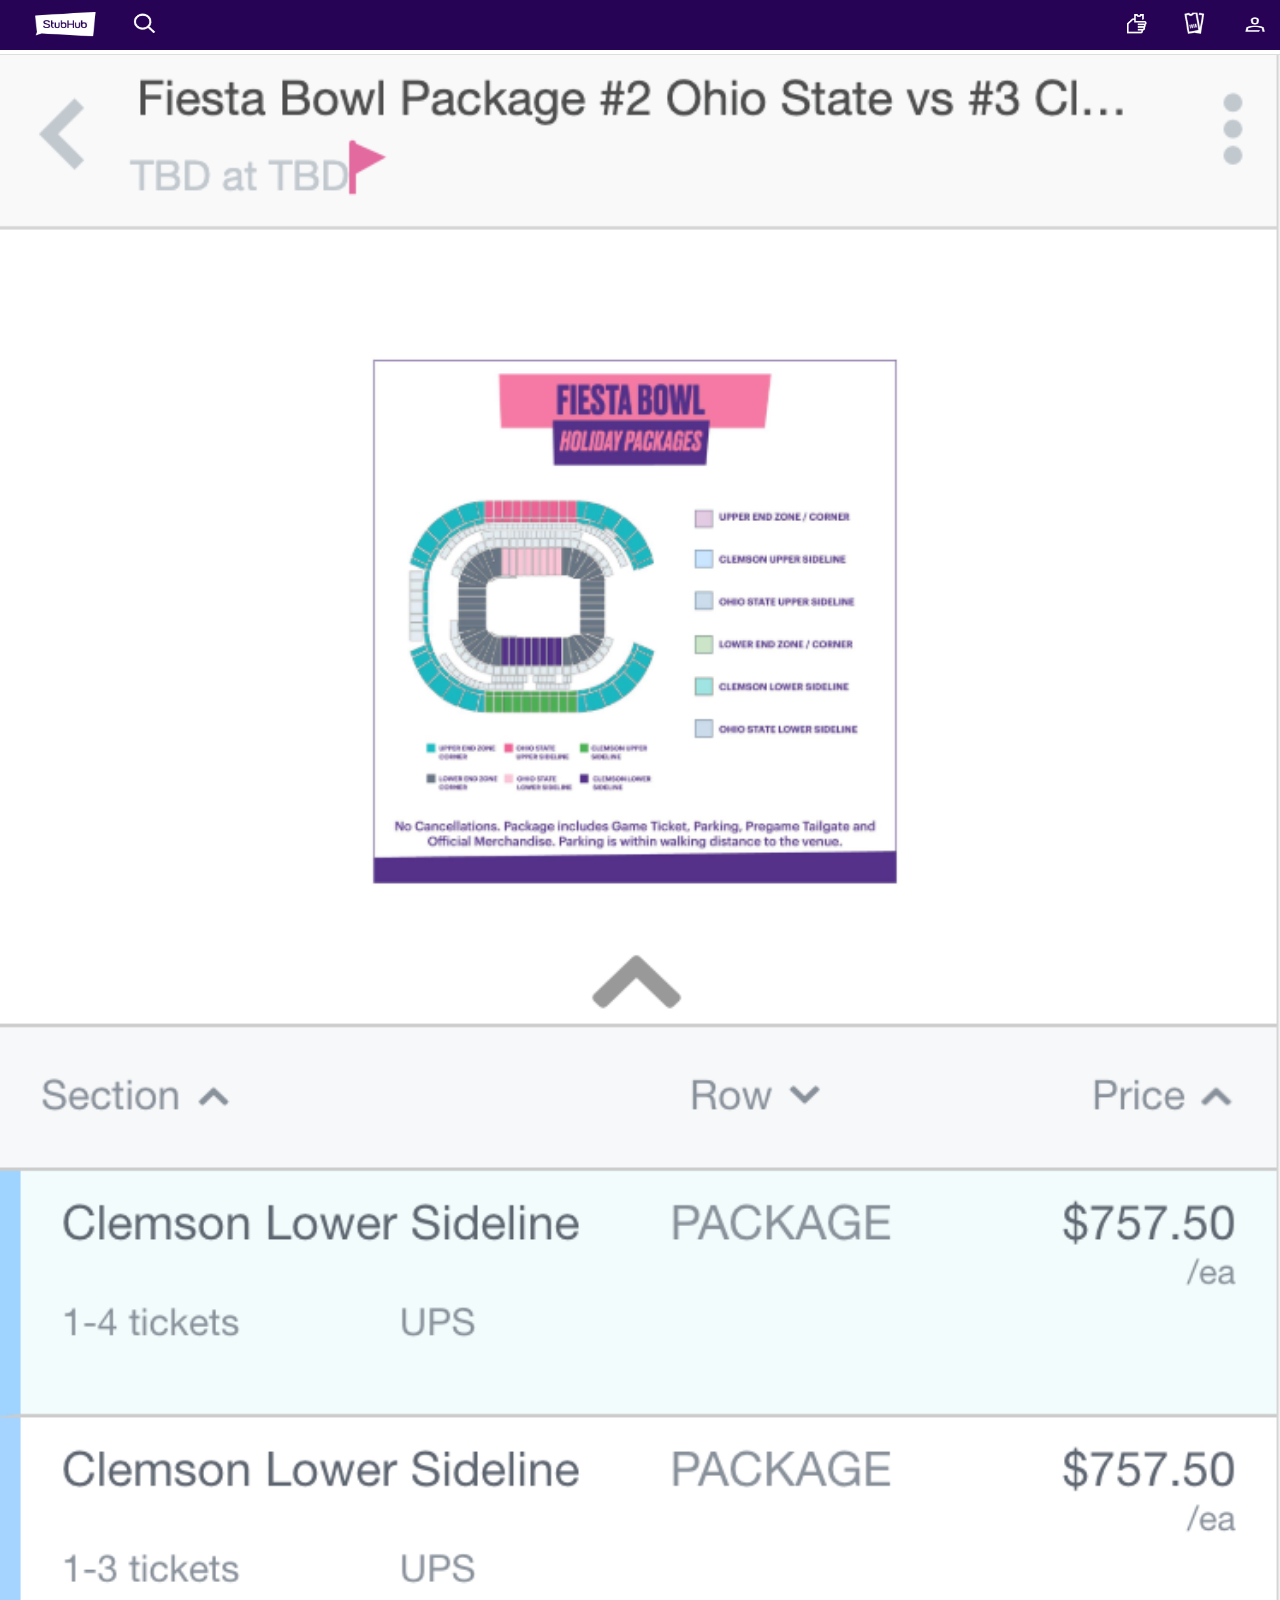
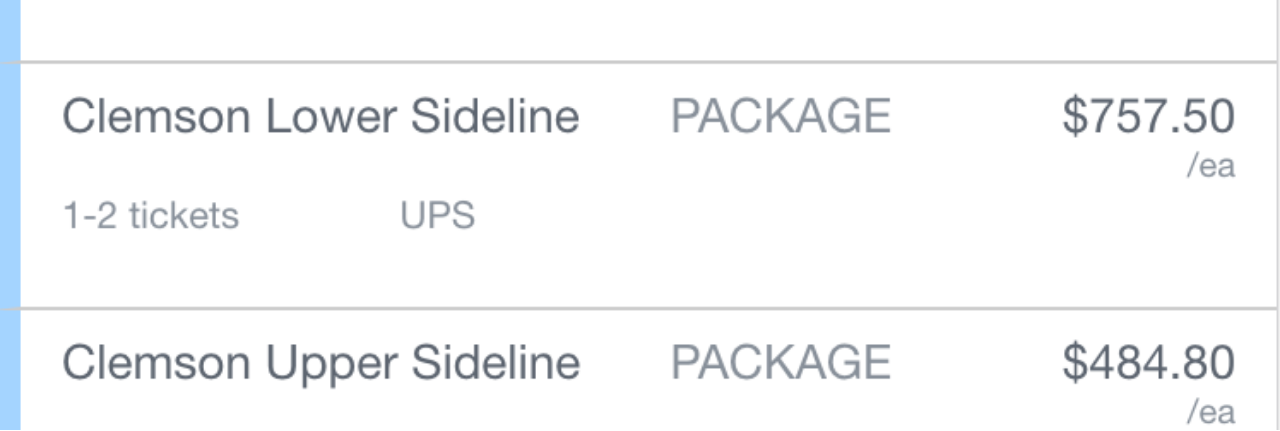
==== commit 77976ed9: "mini code refactor" ====
--- a/index.html
+++ b/index.html
@@ -1,355 +1,274 @@
-<!doctype html>
-<html>
-<head>
-    <meta charset="utf-8">
-    <title>Hack Demo</title>
-    <link href="css/style.css" rel="stylesheet" type="text/css">
-    <meta http-equiv="X-UA-Compatible" content="IE=edge,chrome=1">
-    <meta name="viewport" content="width=device-width, initial-scale=1.0, minimum-scale=1.0, maximum-scale=1.0, user-scalable=no, minimal-ui" />
-    <meta name="apple-mobile-web-app-capable" content="yes" />
-    <meta name="format-detection" content="telephone=no, email=no" />
-    <!--[if IE]>
-    <script src="js/html5shiv.min.js"></script>
-    <![endif]-->
-</head>
-<body>
-<header>
-    <img src="images/logo.png" style="width: 7rem;" id="home"/>
-    <img src="images/search.png"/>
-    
-    <img src="images/person.png" style="float: right; margin-right: 1rem;"/>
-    <img src="images/doing.png" style="float: right;"/>
-    <img src="images/sell.png" style="float: right;"/>
-
-    <div class="clear"></div>
-</header>
-<section class="logo-license">
-    <div>
-        <br/><br/><br/><br/><br/><br/><br/><br/>
-        <div class="uploader blue" style="height: 80%;">
-            <input type="text" class="filename" readonly/>
-            <a class="license">
-                <img id="img-1" src="images/logo_n.png"/>
-            </a>
-            <form enctype="multipart/form-data" id="uploadForm">
-                <input id="file0" class="file-3" name="file" type="file" accept="image/*" capture="camera"/>
-            </form>
-        </div>
-        <div class="yulan">
-            <img src="" id="img0" >
-            <div class="enter">
-                    <button class="btn-2 fl">Cancle</button>
-                    <button class="btn-3 fr">Confirm</button>
-                </div>
-        </div>
-
-    </div>
-    <div class="clear"></div>
-</section>
-
-<br/><br/><br/><br/><br/><br/><br/><br/>
-<br/><br/><br/><br/><br/><br/><br/><br/>
-<br/><br/><br/><br/><br/><br/><br/><br/>
-<article class="btn-1">
-    <button>Submit</button>
-</article>
-
-<script src="js/jquery.min.js" type="text/javascript"></script>
-<script>window.jQuery || document.write('<script src="js/jquery-2.1.1.min.js"><\/script>')</script>
-<script src="js/iscroll-zoom.js"></script>
-<script src="js/hammer.js"></script>
-<script src="js/jquery.photoClip.js"></script>
-<script>
-
-function upload(){
-    if($('#file0').val() == ''){
-        alert("please choice picture!");
-    }else{
-        let form = document.getElementById('uploadForm')
-        let formData = new FormData(form) 
-        formData.append("name","lisi");
-
-        for (var key of formData.entries()) {
-            console.log(key[0] + ', ' + key[1]);
-        }
-        $.ajax({
-        url: 'https://hack2019-uoltrlruwa-uc.a.run.app/ocr',
-        cache: false,
-        contentType: false,
-        processData: false,
-        data: formData,
-        type: 'POST',
-        headers: {
-                 "Authorization":"Bearer eyJhbGciOiJSUzI1NiIsInR5cCI6IkpXVCJ9.[base64].[base64]",
-            },
-        success: function(response) {
-            console.log(response);
-            console.log(response['auto_pricing']);
-            var eventId = '103770834';
-            var section = response['section'];
-            var row = response['row'];
-            var seat = response['seat'];
-            var auto_pricing = response['auto_pricing'];
-            direct(eventId,section,row,seat,auto_pricing);
-        },
-        error: function(error) {
-            console.log(error);
-        }
-    });
-    }
-}
-
-function direct(eventId,section,row,seat,auto_pricing) {
-        window.location.href='result.html?eventId=' + eventId + '&section=' + section
-        + "&row=" + row + "&seat=" + seat + "&auto_pricing=" + auto_pricing;
-    }
-    var obUrl = ''
-    $("#clipArea").photoClip({
-        width: 199,
-        height: 166,
-        file: "#file",
-        view: "#view",
-        ok: "#clipBtn",
-        loadStart: function() {
-            console.log("reading picture");
-        },
-        loadComplete: function() {
-            console.log("reading finished");
-        },
-        clipFinish: function(dataURL) {
-            console.log(dataURL);
-        }
-    });
-</script>
-<script>
-$(function(){
-    $("#home").click(function(){
-        window.location.href='home.html';
-    });
-
-    $("#logox").click(function(){
-        $(".htmleaf-container").show();
-    })
-        $("#clipBtn").click(function(){
-            $("#logox").empty();
-            $('#logox').append('<img src="' + imgsource + '" align="absmiddle" style=" width: 5rem;height: 4.16rem; margin-left: 1.5rem;margin-top: 1.92rem">');
-            $(".htmleaf-container").hide();
-        })
-    });
-</script>
-<script type="text/javascript">
-    $(function(){
-        jQuery.divselect = function(divselectid,inputselectid) {
-            var inputselect = $(inputselectid);
-            $(divselectid+" small").click(function(){
-                $("#divselect ul").toggle();
-                $(".mask").show();
-            });
-            $(divselectid+" ul li a").click(function(){
-                var txt = $(this).text();
-                $(divselectid+" small").html(txt);
-                var value = $(this).attr("selectid");
-                inputselect.val(value);
-                $(divselectid+" ul").hide();
-                $(".mask").hide();
-                $("#divselect small").css("color","#333")
-            });
-        };
-        $.divselect("#divselect","#inputselect");
-    });
-</script>
-<script type="text/javascript">
-    $(function(){
-        jQuery.divselectx = function(divselectxid,inputselectxid) {
-            var inputselectx = $(inputselectxid);
-            $(divselectxid+" small").click(function(){
-                $("#divselectx ul").toggle();
-                $(".mask").show();
-            });
-            $(divselectxid+" ul li a").click(function(){
-                var txt = $(this).text();
-                $(divselectxid+" small").html(txt);
-                var value = $(this).attr("selectidx");
-                inputselectx.val(value);
-                $(divselectxid+" ul").hide();
-                $(".mask").hide();
-                $("#divselectx small").css("color","#333")
-            });
-        };
-        $.divselectx("#divselectx","#inputselectx");
-    });
-</script>
-<script type="text/javascript">
-    $(function(){
-        jQuery.divselecty = function(divselectyid,inputselectyid) {
-            var inputselecty = $(inputselectyid);
-            $(divselectyid+" small").click(function(){
-                $("#divselecty ul").toggle();
-                $(".mask").show();
-            });
-            $(divselectyid+" ul li a").click(function(){
-                var txt = $(this).text();
-                $(divselectyid+" small").html(txt);
-                var value = $(this).attr("selectyid");
-                inputselecty.val(value);
-                $(divselectyid+" ul").hide();
-                $(".mask").hide();
-                $("#divselecty small").css("color","#333")
-            });
-        };
-        $.divselecty("#divselecty","#inputselecty");
-    });
-</script>
-<script type="text/javascript">
-    $(function(){
-       $(".mask").click(function(){
-           $(".mask").hide();
-           $(".all").hide();
-       })
-        $(".right input").blur(function () {
-            if ($.trim($(this).val()) == '') {
-                $(this).addClass("place").html();
-            }
-            else {
-                $(this).removeClass("place");
-            }
-        })
-    });
-</script>
-<script>
-    $("#file0").change(function(){
-        var objUrl = getObjectURL(this.files[0]) ;
-         obUrl = objUrl;
-        console.log("objUrl = "+objUrl) ;
-        if (objUrl) {
-            $("#img0").attr("src", objUrl).show();
-        }
-        else{
-            $("#img0").hide();
-        }
-    }) ;
-   function qd(){
-       var objUrl = getObjectURL(this.files[0]) ;
-       obUrl = objUrl;
-       console.log("objUrl = "+objUrl) ;
-       if (objUrl) {
-           $("#img0").attr("src", objUrl).show();
-       }
-       else{
-           $("#img0").hide();
-       }
-   }
-    function getObjectURL(file) {
-        var url = null ;
-        if (window.createObjectURL!=undefined) { // basic
-            url = window.createObjectURL(file) ;
-        } else if (window.URL!=undefined) { // mozilla(firefox)
-            url = window.URL.createObjectURL(file) ;
-        } else if (window.webkitURL!=undefined) { // webkit or chrome
-            url = window.webkitURL.createObjectURL(file) ;
-        }
-        return url ;
-    }
-</script>
-<script type="text/javascript">
-  var subUrl = "";
-  let mediaStreamTrack=null; 
-
-  function openMedia() {
-    let constraints = {
-      video: { width: 500, height: 500,'facingMode': { exact: "environment" }},
-      audio: true
-    };
-    let video = document.getElementById('video');
-    let promise = navigator.mediaDevices.getUserMedia(constraints);
-    promise.then((mediaStream) => {
-      video.srcObject = mediaStream;
-      video.play();
-    });
-  }
-  
-  function takePhoto() {
-    let video = document.getElementById('video');
-    let canvas = document.getElementById('canvas');
-    let ctx = canvas.getContext('2d');
-    ctx.drawImage(video, 0, 0, 500, 500);
-    let img = document.getElementById('canvas').toDataURL();
-    document.getElementById('imgTag').src=img;
-  }
-  // close camera
-  function closeMedia() {
-    // mediaStreamTrack.stop();
-    if (video.srcObject) {
-        video.srcObject.getTracks().forEach(function (track) { track.stop(); });
-    }
-  }
-$(function (){
-    $(".file-3").bind('change',function(){
-            subUrl = $(this).val()
-            $("#img-1").attr("src", obUrl);
-            $(".yulan").hide();
-            $(".file-3").parents(".uploader").find(".filename").val(subUrl);
-        });
-    $(".file-3").each(function(){
-            if($(this).val()==""){
-                $(this).parents(".uploader").find(".filename").val("Ticket");
-            }
-        });
-    $(".btn-3").click(function(){
-        $("#img-1").attr("src", obUrl);
-        $(".yulan").hide();
-        $(".file-3").parents(".uploader").find(".filename").val(subUrl);
-    })
-    $(".btn-2").click(function(){
-            $(".yulan").hide();
-    })
-
-    $(".btn-1").click(function(){
-        upload();
-        // direct();
-    })
-
-    $(".btn-6").click(function(){
-        $("#imgTag").show();
-        takePhoto()
-        $("#canvas").hide();
-        $("#video").hide();
-        closeMedia()
-    })
-
-    
-});
-</script>
-<script type="text/javascript">
-    function setImagePreview() {
-        var preview, img_txt, localImag, file_head = document.getElementById("file_head"),
-                picture = file_head.value;
-        if (!picture.match(/.jpg|.gif|.png|.bmp/i)) return alert("picture format not right"),
-                !1;
-        if (preview = document.getElementById("preview"), file_head.files && file_head.files[0]) preview.style.display = "block",
-                preview.style.width = "63px",
-                preview.style.height = "63px",
-                preview.src = window.navigator.userAgent.indexOf("Chrome") >= 1 || window.navigator.userAgent.indexOf("Safari") >= 1 ? window.webkitURL.createObjectURL(file_head.files[0]) : window.URL.createObjectURL(file_head.files[0]);
-        else {
-            file_head.select(),
-                    file_head.blur(),
-                    img_txt = document.selection.createRange().text,
-                    localImag = document.getElementById("localImag"),
-                    localImag.style.width = "63px",
-                    localImag.style.height = "63px";
-            try {
-                localImag.style.filter = "progid:DXImageTransform.Microsoft.AlphaImageLoader(sizingMethod=scale)",
-                        localImag.filters.item("DXImageTransform.Microsoft.AlphaImageLoader").src = img_txt
-            } catch(f) {
-                return alert("picture format error,pls try again"),
-                        !1
-            }
-            preview.style.display = "none",
-            document.selection.empty()
-        }
-        return document.getElementById("DivUp").style.display = "block",
-                !0
-    }
-</script>
-</body>
-</html>
+<!doctype html>
+<html>
+<head>
+    <meta charset="utf-8">
+    <title>Hack Demo</title>
+    <link href="css/style.css" rel="stylesheet" type="text/css">
+    <meta http-equiv="X-UA-Compatible" content="IE=edge,chrome=1">
+    <meta name="viewport" content="width=device-width, initial-scale=1.0, minimum-scale=1.0, maximum-scale=1.0, user-scalable=no, minimal-ui" />
+    <meta name="apple-mobile-web-app-capable" content="yes" />
+    <meta name="format-detection" content="telephone=no, email=no" />
+    <!--[if IE]>
+    <script src="js/html5shiv.min.js"></script>
+    <![endif]-->
+</head>
+<body>
+<header>
+        <header>
+            <img src="images/logo.png" style="width: 7rem;"/>
+            <img src="images/search.png"/>
+    
+            <img src="images/person.png" style="float: right; margin-right: 1rem;"/>
+            <img src="images/doing.png" style="float: right;"/>
+            <img src="images/sell.png" style="float: right;" id="sell-ticket"/>
+            <div class="clear"></div>
+        </header>
+</header>
+
+<br/><br/>
+<article class="info">
+   <img src="./images/home.png" style="width: 100%;">
+</article>
+
+
+<script src="js/jquery.min.js" type="text/javascript"></script>
+<script>window.jQuery || document.write('<script src="js/jquery-2.1.1.min.js"><\/script>')</script>
+<script src="js/iscroll-zoom.js"></script>
+<script src="js/hammer.js"></script>
+<script src="js/jquery.photoClip.js"></script>
+<script>
+    var obUrl = ''
+    $("#clipArea").photoClip({
+        width: 199,
+        height: 166,
+        file: "#file",
+        view: "#view",
+        ok: "#clipBtn",
+        loadStart: function() {
+            console.log("reading");
+        },
+        loadComplete: function() {
+            console.log("finished");
+        },
+        clipFinish: function(dataURL) {
+            console.log(dataURL);
+        }
+    });
+</script>
+<script>
+function  getParams(name, href) {
+    var href = href || window.location.href,
+      value = '';
+    if (name) {
+      var reg = new RegExp(name + '=([^&]*)', 'g');
+      href.replace(reg, function($0, $1) {
+        value = decodeURI($1);
+      });
+    } else {
+      value = {};
+      var reg = /\b(\w+)=([^\/&]*)/g;
+      href.replace(reg, function($0, $1, $2) {
+        value[$1] = decodeURI($2);
+      });
+    }
+    return value;
+  };
+
+
+$(function(){
+    $("#sell-ticket").bind('click',function(){
+        window.location.href='ticket.html';
+    });
+
+    $("#EventId").val(getParams('eventId'));
+    $("#Section").val(getParams("section"));
+    $("#Row").val(getParams('row'));
+    $("#Seat").val(getParams('seat'));
+    $("#Auto-Pricing").val(getParams('auto_pricing'));
+
+    $("#logox").click(function(){
+        $(".htmleaf-container").show();
+    })
+    $("#clipBtn").click(function(){
+        $("#logox").empty();
+        $('#logox').append('<img src="' + imgsource + '" align="absmiddle" style=" width: 5rem;height: 4.16rem; margin-left: 1.5rem;margin-top: 1.92rem">');
+        $(".htmleaf-container").hide();
+        })
+    $("#go_back").click(function(){
+        window.location.href='index.html';
+    })
+
+});
+</script>
+<script type="text/javascript">
+    $(function(){
+        jQuery.divselect = function(divselectid,inputselectid) {
+            var inputselect = $(inputselectid);
+            $(divselectid+" small").click(function(){
+                $("#divselect ul").toggle();
+                $(".mask").show();
+            });
+            $(divselectid+" ul li a").click(function(){
+                var txt = $(this).text();
+                $(divselectid+" small").html(txt);
+                var value = $(this).attr("selectid");
+                inputselect.val(value);
+                $(divselectid+" ul").hide();
+                $(".mask").hide();
+                $("#divselect small").css("color","#333")
+            });
+        };
+        $.divselect("#divselect","#inputselect");
+    });
+</script>
+<script type="text/javascript">
+    $(function(){
+        jQuery.divselectx = function(divselectxid,inputselectxid) {
+            var inputselectx = $(inputselectxid);
+            $(divselectxid+" small").click(function(){
+                $("#divselectx ul").toggle();
+                $(".mask").show();
+            });
+            $(divselectxid+" ul li a").click(function(){
+                var txt = $(this).text();
+                $(divselectxid+" small").html(txt);
+                var value = $(this).attr("selectidx");
+                inputselectx.val(value);
+                $(divselectxid+" ul").hide();
+                $(".mask").hide();
+                $("#divselectx small").css("color","#333")
+            });
+        };
+        $.divselectx("#divselectx","#inputselectx");
+    });
+</script>
+<script type="text/javascript">
+    $(function(){
+        jQuery.divselecty = function(divselectyid,inputselectyid) {
+            var inputselecty = $(inputselectyid);
+            $(divselectyid+" small").click(function(){
+                $("#divselecty ul").toggle();
+                $(".mask").show();
+            });
+            $(divselectyid+" ul li a").click(function(){
+                var txt = $(this).text();
+                $(divselectyid+" small").html(txt);
+                var value = $(this).attr("selectyid");
+                inputselecty.val(value);
+                $(divselectyid+" ul").hide();
+                $(".mask").hide();
+                $("#divselecty small").css("color","#333")
+            });
+        };
+        $.divselecty("#divselecty","#inputselecty");
+    });
+</script>
+<script type="text/javascript">
+    $(function(){
+       $(".mask").click(function(){
+           $(".mask").hide();
+           $(".all").hide();
+       })
+        $(".right input").blur(function () {
+            if ($.trim($(this).val()) == '') {
+                $(this).addClass("place").html();
+            }
+            else {
+                $(this).removeClass("place");
+            }
+        })
+    });
+</script>
+<script>
+    $("#file0").change(function(){
+        var objUrl = getObjectURL(this.files[0]) ;
+         obUrl = objUrl;
+        console.log("objUrl = "+objUrl) ;
+        if (objUrl) {
+            $("#img0").attr("src", objUrl).show();
+        }
+        else{
+            $("#img0").hide();
+        }
+    }) ;
+   function qd(){
+       var objUrl = getObjectURL(this.files[0]) ;
+       obUrl = objUrl;
+       console.log("objUrl = "+objUrl) ;
+       if (objUrl) {
+           $("#img0").attr("src", objUrl).show();
+       }
+       else{
+           $("#img0").hide();
+       }
+   }
+    function getObjectURL(file) {
+        var url = null ;
+        if (window.createObjectURL!=undefined) { // basic
+            url = window.createObjectURL(file) ;
+        } else if (window.URL!=undefined) { // mozilla(firefox)
+            url = window.URL.createObjectURL(file) ;
+        } else if (window.webkitURL!=undefined) { // webkit or chrome
+            url = window.webkitURL.createObjectURL(file) ;
+        }
+        return url ;
+    }
+</script>
+<script type="text/javascript">
+  var subUrl = "";
+    $(function (){
+        $(".file-3").bind('change',function(){
+            subUrl = $(this).val()
+            $(".yulan").show();
+            $(".file-3").val("");
+        });
+
+        $(".file-3").each(function(){
+            if($(this).val()==""){
+                $(this).parents(".uploader").find(".filename").val("Ticket");
+            }
+        });
+$(".btn-3").click(function(){
+    $("#img-1").attr("src", obUrl);
+    $(".yulan").hide();
+    $(".file-3").parents(".uploader").find(".filename").val(subUrl);
+})
+        $(".btn-2").click(function(){
+            $(".yulan").hide();
+        })
+
+    });
+</script>
+<script type="text/javascript">
+    function setImagePreview() {
+        var preview, img_txt, localImag, file_head = document.getElementById("file_head"),
+                picture = file_head.value;
+        if (!picture.match(/.jpg|.gif|.png|.bmp/i)) return alert("error for picture,pls tru again！"),
+                !1;
+        if (preview = document.getElementById("preview"), file_head.files && file_head.files[0]) preview.style.display = "block",
+                preview.style.width = "63px",
+                preview.style.height = "63px",
+                preview.src = window.navigator.userAgent.indexOf("Chrome") >= 1 || window.navigator.userAgent.indexOf("Safari") >= 1 ? window.webkitURL.createObjectURL(file_head.files[0]) : window.URL.createObjectURL(file_head.files[0]);
+        else {
+            file_head.select(),
+                    file_head.blur(),
+                    img_txt = document.selection.createRange().text,
+                    localImag = document.getElementById("localImag"),
+                    localImag.style.width = "63px",
+                    localImag.style.height = "63px";
+            try {
+                localImag.style.filter = "progid:DXImageTransform.Microsoft.AlphaImageLoader(sizingMethod=scale)",
+                        localImag.filters.item("DXImageTransform.Microsoft.AlphaImageLoader").src = img_txt
+            } catch(f) {
+                return alert("error！"),
+                        !1
+            }
+            preview.style.display = "none",
+                    document.selection.empty()
+        }
+        return document.getElementById("DivUp").style.display = "block",
+                !0
+    }
+</script>
+</body>
+</html>
